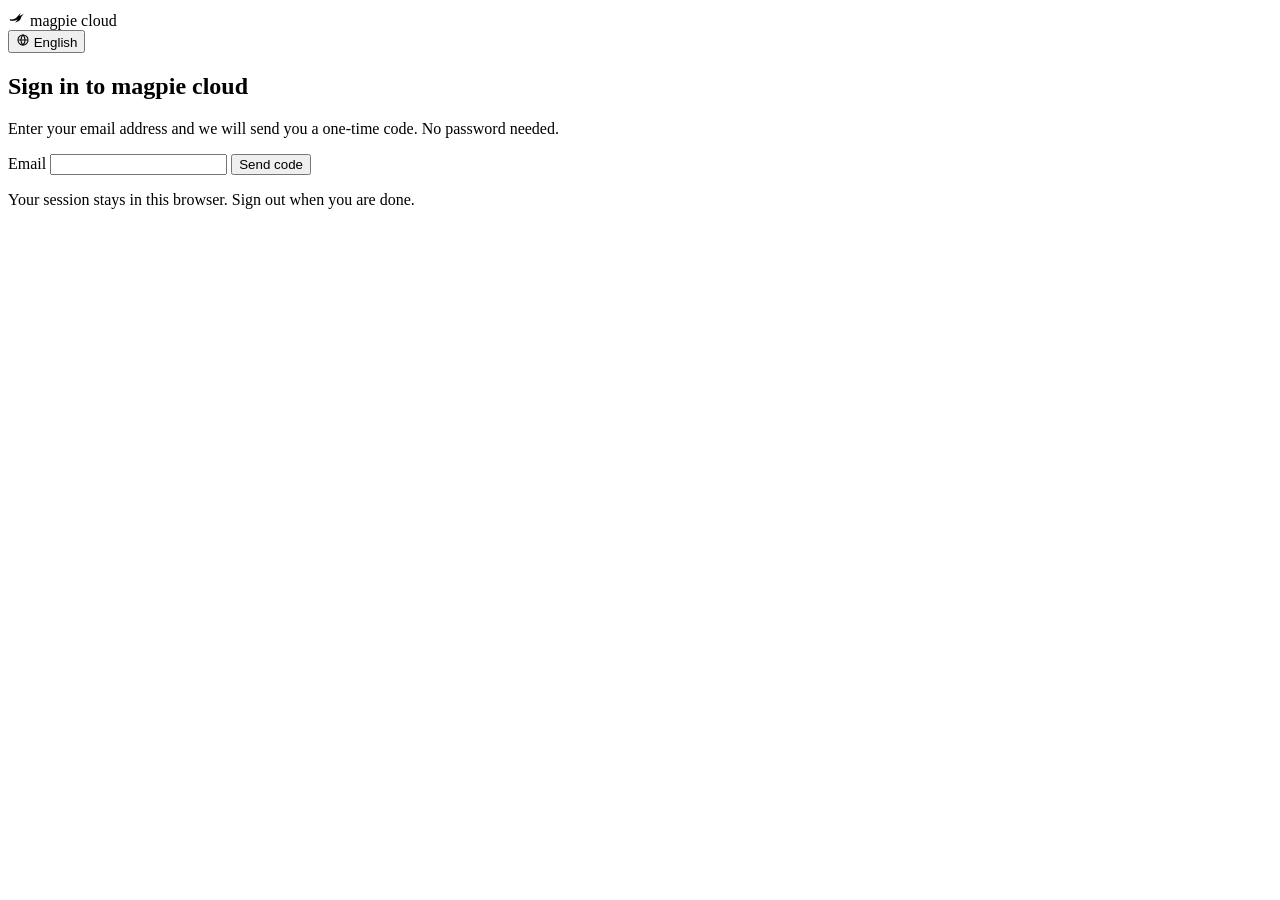
==== internal/gui/assets/cloud/index.html @ ffe3923c "cloud: serve a multi-tenant key-based relay with wallet and payments Add PostgreSQL-backed email-cod" ====
<!doctype html>
<html lang="en">
<head>
<meta charset="utf-8">
<meta name="viewport" content="width=device-width, initial-scale=1, viewport-fit=cover">
<!-- the handler sends this policy on the page it opens at /; the meta
     carries it on /cloud/ too, where the header is not set. Scripts and
     styles are files: nothing here is inline script. -->
<meta http-equiv="Content-Security-Policy" content="default-src 'self'; script-src 'self'; style-src 'self' 'unsafe-inline'; img-src 'self' data:; connect-src 'self'; base-uri 'none'; form-action 'self'">
<meta name="color-scheme" content="light dark">
<meta name="referrer" content="same-origin">
<title>magpie cloud</title>
<link rel="icon" href="/cloud/favicon.svg" type="image/svg+xml">
<link rel="stylesheet" href="/cloud/style.css">
</head>
<body>
<!-- The brand and the account bar, as the app's top bar: the product at the
     left, the reader's language and account at the right. -->
<header class="top">
  <div class="brand">
    <span class="logo" aria-hidden="true"><svg viewBox="0 0 20 20" width="18" height="18"><path fill="currentColor" d="M2.1 12.6c3.5.5 6.2-.4 8.1-2.8 1.5-1.9 2.4-3.3 4.1-4-1 .9-1.4 1.9-1.5 3.1 1.8-1.4 3.2-1.9 4.8-1.8-1.6.8-2.5 1.8-2.9 3.3-.9 3.6-3.5 5.6-7.9 6 2-.9 3.3-2.3 3.8-4-2.4 1.8-5.2 2.3-8.5 1.5z"/></svg></span>
    <span class="brand-name">magpie</span>
    <span class="brand-tag" data-t="brandCloud">cloud</span>
  </div>
  <div class="top-right">
    <div class="lang">
      <button type="button" class="lang-btn" id="langBtn" aria-haspopup="menu" aria-expanded="false">
        <svg viewBox="0 0 16 16" width="14" height="14" aria-hidden="true"><g fill="none" stroke="currentColor" stroke-width="1.2"><circle cx="8" cy="8" r="5.75"/><path d="M2.5 8h11M8 2.25c1.6 1.7 2.4 3.6 2.4 5.75S9.6 12.05 8 13.75C6.4 12.05 5.6 10.15 5.6 8S6.4 3.95 8 2.25z"/></g></svg>
        <span id="langNow">English</span>
      </button>
      <div class="menu" id="langMenu" role="menu" hidden></div>
    </div>
    <div class="session" id="session" hidden>
      <span class="session-email" id="meEmail"></span>
      <span class="pill role" id="meRole"></span>
      <button type="button" class="btn ghost small" id="logout" data-t="signOut">Sign out</button>
    </div>
  </div>
</header>

<main class="shell">
  <div class="notice" id="notice" role="status" aria-live="polite" hidden></div>

  <!-- Sign in: an address, then the one-time code it is mailed. The page
       never says whether the address has an account. -->
  <section class="signin" id="signin">
    <div class="hero">
      <h1 data-t="signInTitle">Sign in to magpie cloud</h1>
      <p class="hero-sub" data-t="signInIntro">Enter your email address and we will send you a one-time code. No password needed.</p>
    </div>
    <form class="auth-card" id="signinForm" novalidate>
      <label class="field" for="email">
        <span data-t="emailLabel">Email</span>
        <input class="input" id="email" type="email" inputmode="email" autocomplete="email" spellcheck="false" autocapitalize="off" data-tp="emailPlaceholder" required>
      </label>
      <div class="field" id="codeGroup" hidden>
        <label class="field" for="code">
          <span data-t="codeLabel">One-time code</span>
          <input class="input mono" id="code" type="text" inputmode="numeric" autocomplete="one-time-code" spellcheck="false" autocapitalize="off" maxlength="64" data-tp="codePlaceholder">
        </label>
        <div class="auth-alt">
          <button type="button" class="btn ghost small" id="resend" data-t="resend">Send again</button>
          <button type="button" class="btn ghost small" id="changeEmail" data-t="changeEmail">Use another address</button>
        </div>
      </div>
      <p class="form-error" id="authError" role="alert" hidden></p>
      <p class="form-hint" id="authStatus" role="status" hidden></p>
      <button class="btn primary auth-go" id="authGo" type="submit" data-t="sendCode">Send code</button>
      <p class="foot-note" data-t="signInNote">Your session stays in this browser. Sign out when you are done.</p>
    </form>
  </section>

  <section id="portal" hidden>
    <!-- The reader's balance, and recharging it when the deployment takes
         payments. No button is drawn where the deployment has none. -->
    <section class="panel" id="walletPanel">
      <div class="panel-head">
        <div class="grow">
          <h2 data-t="walletTitle">Wallet</h2>
          <p class="panel-desc" data-t="walletDesc">Your balance for house channels, and recharging it.</p>
        </div>
        <button type="button" class="btn" id="recharge" data-t="recharge" hidden>Recharge</button>
      </div>
      <div class="state" id="walletState"></div>
      <div class="wallet-balance" id="walletBalance" hidden>
        <div class="wstat"><span data-t="balanceAvailable">Available</span><strong id="walletAvailable"></strong></div>
        <div class="wstat"><span data-t="balanceHeld">On hold</span><strong id="walletHeld"></strong></div>
        <div class="wstat"><span data-t="balanceTotal">Balance</span><strong id="walletTotal"></strong></div>
      </div>
      <p class="form-note wallet-note" id="walletUnavailable" data-t="paymentsUnavailable" hidden></p>
      <p class="form-note wallet-note" id="noPresets" data-t="noPresets" hidden></p>
      <form class="form" id="rechargeForm" hidden novalidate>
        <div class="field">
          <span data-t="amountLabel">Amount</span>
          <div class="chips" id="presets" role="group" data-ta="amountLabel"></div>
        </div>
        <div class="field">
          <span data-t="methodLabel">Payment method</span>
          <div class="seg" id="payProvider" role="group" data-ta="methodLabel">
            <button type="button" data-provider="alipay" aria-pressed="true" data-t="methodAlipay">Alipay</button>
            <button type="button" data-provider="wechat" aria-pressed="false" data-t="methodWeChat">WeChat Pay</button>
          </div>
        </div>
        <p class="form-error" id="payError" role="alert" hidden></p>
        <div class="form-actions">
          <button type="submit" class="btn primary" id="payGo" data-t="pay">Pay</button>
          <button type="button" class="btn ghost" id="payCancel" data-t="cancel">Cancel</button>
        </div>
      </form>
      <div class="pay-box" id="payBox" hidden>
        <div class="row-name">
          <span class="name" data-t="orderTitle">Recharge order</span>
          <span class="pill" id="orderStatus"></span>
        </div>
        <p class="row-sub" id="orderAmountLine"></p>
        <div class="pay-actions">
          <a class="btn primary small" id="payOpen" target="_blank" rel="noopener noreferrer" data-t="openPayment" hidden>Open payment page</a>
          <a class="btn small" id="wechatOpen" target="_blank" rel="noopener noreferrer" data-t="openWeChat" hidden>Open in WeChat</a>
        </div>
        <div class="pay-code" id="payCodeRow" hidden>
          <code id="payCode"></code>
          <button type="button" class="btn small" id="payCopy" data-t="copyPayLink">Copy payment link</button>
        </div>
        <p class="order-note" id="orderNote" hidden></p>
        <div class="form-actions">
          <button type="button" class="btn small" id="orderCheck" data-t="checkStatus">Check status</button>
          <button type="button" class="btn ghost small" id="orderClose" data-t="closeOrder">Close</button>
        </div>
      </div>
      <div class="orders-own" id="walletOrders"></div>
    </section>

    <!-- The latest requests billed to the wallet. -->
    <section class="panel" id="usagePanel">
      <div class="panel-head">
        <div class="grow">
          <h2 data-t="usageTitle">Usage</h2>
          <p class="panel-desc" data-t="usageDesc">The latest requests billed to your wallet.</p>
        </div>
      </div>
      <div class="state" id="usageState"></div>
      <ul class="rows" id="usageList"></ul>
    </section>

    <!-- The reader's own keyed providers. -->
    <section class="panel" id="providersPanel">
      <div class="panel-head">
        <div class="grow">
          <h2 data-t="providersTitle">Your providers</h2>
          <p class="panel-desc" data-t="providersDesc">Keyed providers only you can use, served through magpie's gateway.</p>
        </div>
        <button type="button" class="btn" id="addProvider" data-t="addProvider">Add provider</button>
      </div>
      <div class="state" id="providersState"></div>
      <ul class="rows" id="providersList"></ul>
      <form class="form" id="providerForm" hidden novalidate>
        <div class="form-grid">
          <label class="field" for="pName">
            <span data-t="nameLabel">Name</span>
            <input class="input" id="pName" type="text" autocomplete="off" spellcheck="false" maxlength="100" data-tp="namePlaceholder">
          </label>
          <label class="field" for="pId">
            <span data-t="idLabel">Provider ID</span>
            <input class="input mono" id="pId" type="text" autocomplete="off" spellcheck="false" autocapitalize="off" maxlength="80" data-tp="idPlaceholder">
            <span class="hint" data-t="idHint">Used in model names, like my-relay/model.</span>
          </label>
        </div>
        <div class="field">
          <span data-t="endpointLabel">API endpoint</span>
          <div class="seg" id="pProtocol" role="group" data-ta="endpointLabel">
            <button type="button" data-protocol="chat" aria-pressed="true" data-t="protocolChat">Chat</button>
            <button type="button" data-protocol="responses" aria-pressed="false" data-t="protocolResponses">Responses</button>
            <button type="button" data-protocol="anthropic" aria-pressed="false" data-t="protocolAnthropic">Anthropic</button>
            <button type="button" data-protocol="gemini" aria-pressed="false" data-t="protocolGemini">Gemini</button>
          </div>
          <input class="input mono" id="pBase" type="url" autocomplete="off" spellcheck="false" autocapitalize="off" data-tp="endpointPlaceholder">
        </div>
        <label class="field" for="pKey">
          <span data-t="keyLabel">API key</span>
          <input class="input mono" id="pKey" type="password" autocomplete="new-password" spellcheck="false" autocapitalize="off">
          <span class="hint" data-t="keyHint">Stored encrypted and never shown again after saving.</span>
        </label>
        <label class="field" for="pModels">
          <span data-t="modelsLabel">Models (optional)</span>
          <textarea class="textarea" id="pModels" rows="2" spellcheck="false" data-tp="modelsPlaceholder"></textarea>
          <span class="hint" data-t="modelsHint">Leave empty to allow every model this provider serves.</span>
        </label>
        <p class="form-error" id="pError" role="alert" hidden></p>
        <div class="form-actions">
          <button type="submit" class="btn primary" id="pSave" data-t="save">Save</button>
          <button type="button" class="btn ghost" id="pCancel" data-t="cancel">Cancel</button>
        </div>
      </form>
    </section>

    <!-- Published house channels, added to or taken off the reader's
         account. The gateway then lets their requests use them. -->
    <section class="panel" id="housesPanel">
      <div class="panel-head">
        <div class="grow">
          <h2 data-t="housesTitle">House channels</h2>
          <p class="panel-desc" data-t="housesDesc">Shared channels your operator has published.</p>
        </div>
      </div>
      <div class="state" id="housesState"></div>
      <ul class="rows" id="housesList"></ul>
    </section>

    <!-- The reader's gateway keys. A new secret is shown once, here, and
         never written to storage or drawn again. -->
    <section class="panel" id="keysPanel">
      <div class="panel-head">
        <div class="grow">
          <h2 data-t="keysTitle">API keys</h2>
          <p class="panel-desc" data-t="keysDesc">Keys for calling the gateway. The secret is shown once, when you create it.</p>
        </div>
        <button type="button" class="btn" id="newKey" data-t="newKey">Create key</button>
      </div>
      <div class="once" id="secretBox" hidden>
        <h3 data-t="secretTitle">Your new API key</h3>
        <p data-t="secretHint">Copy it now. This is the only time it is shown.</p>
        <div class="once-key">
          <code id="secretValue" tabindex="-1"></code>
        </div>
        <div class="once-actions">
          <button type="button" class="btn primary small" id="secretCopy" data-t="copy">Copy</button>
          <button type="button" class="btn ghost small" id="secretDone" data-t="done">Done</button>
          <span class="hint" id="secretStatus" role="status" hidden></span>
        </div>
      </div>
      <div class="state" id="keysState"></div>
      <ul class="rows" id="keysList"></ul>
      <form class="form" id="keyForm" hidden novalidate>
        <div class="form-grid">
          <label class="field" for="keyName">
            <span data-t="keyNameLabel">Key name</span>
            <input class="input" id="keyName" type="text" autocomplete="off" spellcheck="false" maxlength="100" data-tp="keyNamePlaceholder">
          </label>
          <label class="field" for="keyExpires">
            <span data-t="keyExpiresLabel">Expires (optional)</span>
            <input class="input" id="keyExpires" type="date" autocomplete="off">
            <span class="hint" data-t="keyExpiresHint">Expires at the end of that day, UTC.</span>
          </label>
        </div>
        <label class="field" for="keyModels">
          <span data-t="keyModelsLabel">Models (optional)</span>
          <textarea class="textarea" id="keyModels" rows="2" spellcheck="false" data-tp="keyModelsPlaceholder"></textarea>
          <span class="hint" data-t="keyModelsHint">Leave empty to allow every model.</span>
        </label>
        <div class="field">
          <span data-t="keyChannelsLabel">House channels (optional)</span>
          <div class="chips" id="keyChannels" role="group" data-ta="keyChannelsLabel"></div>
          <span class="hint" id="keyChannelsHint" data-t="keyChannelsHint">Leave all off to allow every house channel you have added.</span>
        </div>
        <label class="field" for="keyConcurrency">
          <span data-t="keyConcurrencyLabel">Requests at once (optional)</span>
          <input class="input" id="keyConcurrency" type="number" min="0" max="1000" step="1" inputmode="numeric" placeholder="0">
          <span class="hint" data-t="keyConcurrencyHint">0 means no limit. At most 1000.</span>
        </label>
        <p class="form-error" id="keyError" role="alert" hidden></p>
        <div class="form-actions">
          <button type="submit" class="btn primary" id="keySave" data-t="create">Create</button>
          <button type="button" class="btn ghost" id="keyCancel" data-t="cancel">Cancel</button>
        </div>
      </form>
    </section>

    <!-- The reader's own routing groups, over their providers' models. -->
    <section class="panel" id="groupsPanel">
      <div class="panel-head">
        <div class="grow">
          <h2 data-t="groupsTitle">Routing groups</h2>
          <p class="panel-desc" data-t="groupsDesc">Named lists of models that requests can be routed over.</p>
        </div>
        <button type="button" class="btn" id="newGroup" data-t="newGroup">Create group</button>
      </div>
      <div class="state" id="groupsState"></div>
      <ul class="rows" id="groupsList"></ul>
      <form class="form" id="groupForm" hidden novalidate>
        <div class="form-grid">
          <label class="field" for="gName">
            <span data-t="groupNameLabel">Routing group name</span>
            <input class="input" id="gName" type="text" autocomplete="off" spellcheck="false" maxlength="100" data-tp="groupNamePlaceholder">
          </label>
          <label class="field" for="gId">
            <span data-t="groupIdLabel">Group ID</span>
            <input class="input mono" id="gId" type="text" autocomplete="off" spellcheck="false" autocapitalize="off" maxlength="80" data-tp="idPlaceholder">
            <span class="hint" data-t="groupIdHint">A short identifier for this group.</span>
          </label>
        </div>
        <label class="field" for="gMembers">
          <span data-t="groupMembersLabel">Members</span>
          <textarea class="textarea" id="gMembers" rows="3" spellcheck="false" data-tp="groupMembersPlaceholder"></textarea>
          <span class="hint" data-t="groupMembersHint">Use provider/model from your providers, or group/&lt;id&gt; for another group.</span>
        </label>
        <p class="form-error" id="groupError" role="alert" hidden></p>
        <div class="form-actions">
          <button type="submit" class="btn primary" id="gSave" data-t="create">Create</button>
          <button type="button" class="btn ghost" id="gCancel" data-t="cancel">Cancel</button>
        </div>
      </form>
    </section>

    <!-- Administration: house channels, their state and their shared
         providers. Drawn only for an administrator; no request is made
         otherwise. -->
    <section class="panel" id="adminPanel" hidden>
      <div class="panel-head">
        <div class="grow">
          <h2 data-t="adminTitle">Administration</h2>
          <p class="panel-desc" data-t="adminDesc">House channels and their shared providers.</p>
        </div>
        <button type="button" class="btn" id="newChannel" data-t="createChannel">New house channel</button>
      </div>
      <div class="state" id="adminState"></div>
      <ul class="rows" id="adminList"></ul>
      <form class="form" id="channelForm" hidden novalidate>
        <div class="form-grid">
          <label class="field" for="chName">
            <span data-t="channelNameLabel">Channel name</span>
            <input class="input" id="chName" type="text" autocomplete="off" spellcheck="false" maxlength="100" data-tp="channelNamePlaceholder">
          </label>
          <label class="field" for="chDesc">
            <span data-t="channelDescLabel">Description (optional)</span>
            <input class="input" id="chDesc" type="text" autocomplete="off" spellcheck="false" maxlength="200" data-tp="channelDescPlaceholder">
          </label>
        </div>
        <p class="form-error" id="chError" role="alert" hidden></p>
        <div class="form-actions">
          <button type="submit" class="btn primary" id="chSave" data-t="create">Create</button>
          <button type="button" class="btn ghost" id="chCancel" data-t="cancel">Cancel</button>
        </div>
      </form>
      <form class="form" id="houseProviderForm" hidden novalidate>
        <p class="form-title" id="hpTitle"></p>
        <input type="hidden" id="hpChannel">
        <div class="form-grid">
          <label class="field" for="hpName">
            <span data-t="nameLabel">Name</span>
            <input class="input" id="hpName" type="text" autocomplete="off" spellcheck="false" maxlength="100" data-tp="namePlaceholder">
          </label>
          <label class="field" for="hpId">
            <span data-t="idLabel">Provider ID</span>
            <input class="input mono" id="hpId" type="text" autocomplete="off" spellcheck="false" autocapitalize="off" maxlength="80" data-tp="idPlaceholder">
            <span class="hint" data-t="idHint">Used in model names, like my-relay/model.</span>
          </label>
        </div>
        <div class="field">
          <span data-t="endpointLabel">API endpoint</span>
          <div class="seg" id="hpProtocol" role="group" data-ta="endpointLabel">
            <button type="button" data-protocol="chat" aria-pressed="true" data-t="protocolChat">Chat</button>
            <button type="button" data-protocol="responses" aria-pressed="false" data-t="protocolResponses">Responses</button>
            <button type="button" data-protocol="anthropic" aria-pressed="false" data-t="protocolAnthropic">Anthropic</button>
            <button type="button" data-protocol="gemini" aria-pressed="false" data-t="protocolGemini">Gemini</button>
          </div>
          <input class="input mono" id="hpBase" type="url" autocomplete="off" spellcheck="false" autocapitalize="off" data-tp="endpointPlaceholder">
        </div>
        <label class="field" for="hpKey">
          <span data-t="keyLabel">API key</span>
          <input class="input mono" id="hpKey" type="password" autocomplete="new-password" spellcheck="false" autocapitalize="off">
          <span class="hint" data-t="keyHint">Stored encrypted and never shown again after saving.</span>
        </label>
        <label class="field" for="hpModels">
          <span data-t="modelsLabel">Models (optional)</span>
          <textarea class="textarea" id="hpModels" rows="2" spellcheck="false" data-tp="modelsPlaceholder"></textarea>
          <span class="hint" data-t="modelsHint">Leave empty to allow every model this provider serves.</span>
        </label>
        <p class="form-error" id="hpError" role="alert" hidden></p>
        <div class="form-actions">
          <button type="submit" class="btn primary" id="hpSave" data-t="save">Save</button>
          <button type="button" class="btn ghost" id="hpCancel" data-t="cancel">Cancel</button>
        </div>
      </form>
    </section>

    <!-- Accounts, orders and the audit log: administrators only. -->
    <section class="panel" id="usersPanel" hidden>
      <div class="panel-head">
        <div class="grow">
          <h2 data-t="usersTitle">Users</h2>
          <p class="panel-desc" data-t="usersDesc">Accounts that can sign in to this deployment.</p>
        </div>
      </div>
      <div class="state" id="usersState"></div>
      <ul class="rows" id="usersList"></ul>
    </section>

    <section class="panel" id="ordersPanel" hidden>
      <div class="panel-head">
        <div class="grow">
          <h2 data-t="ordersTitle">Orders</h2>
          <p class="panel-desc" data-t="ordersDesc">Recharge orders across the deployment.</p>
        </div>
      </div>
      <div class="state" id="ordersState"></div>
      <ul class="rows" id="ordersList"></ul>
    </section>

    <section class="panel" id="auditPanel" hidden>
      <div class="panel-head">
        <div class="grow">
          <h2 data-t="auditTitle">Audit log</h2>
          <p class="panel-desc" data-t="auditDesc">Administrative actions on this deployment.</p>
        </div>
      </div>
      <div class="state" id="auditState"></div>
      <ul class="rows" id="auditList"></ul>
    </section>
  </section>
</main>
<script src="/cloud/i18n.js" defer></script>
<script src="/cloud/app.js" defer></script>
</body>
</html>
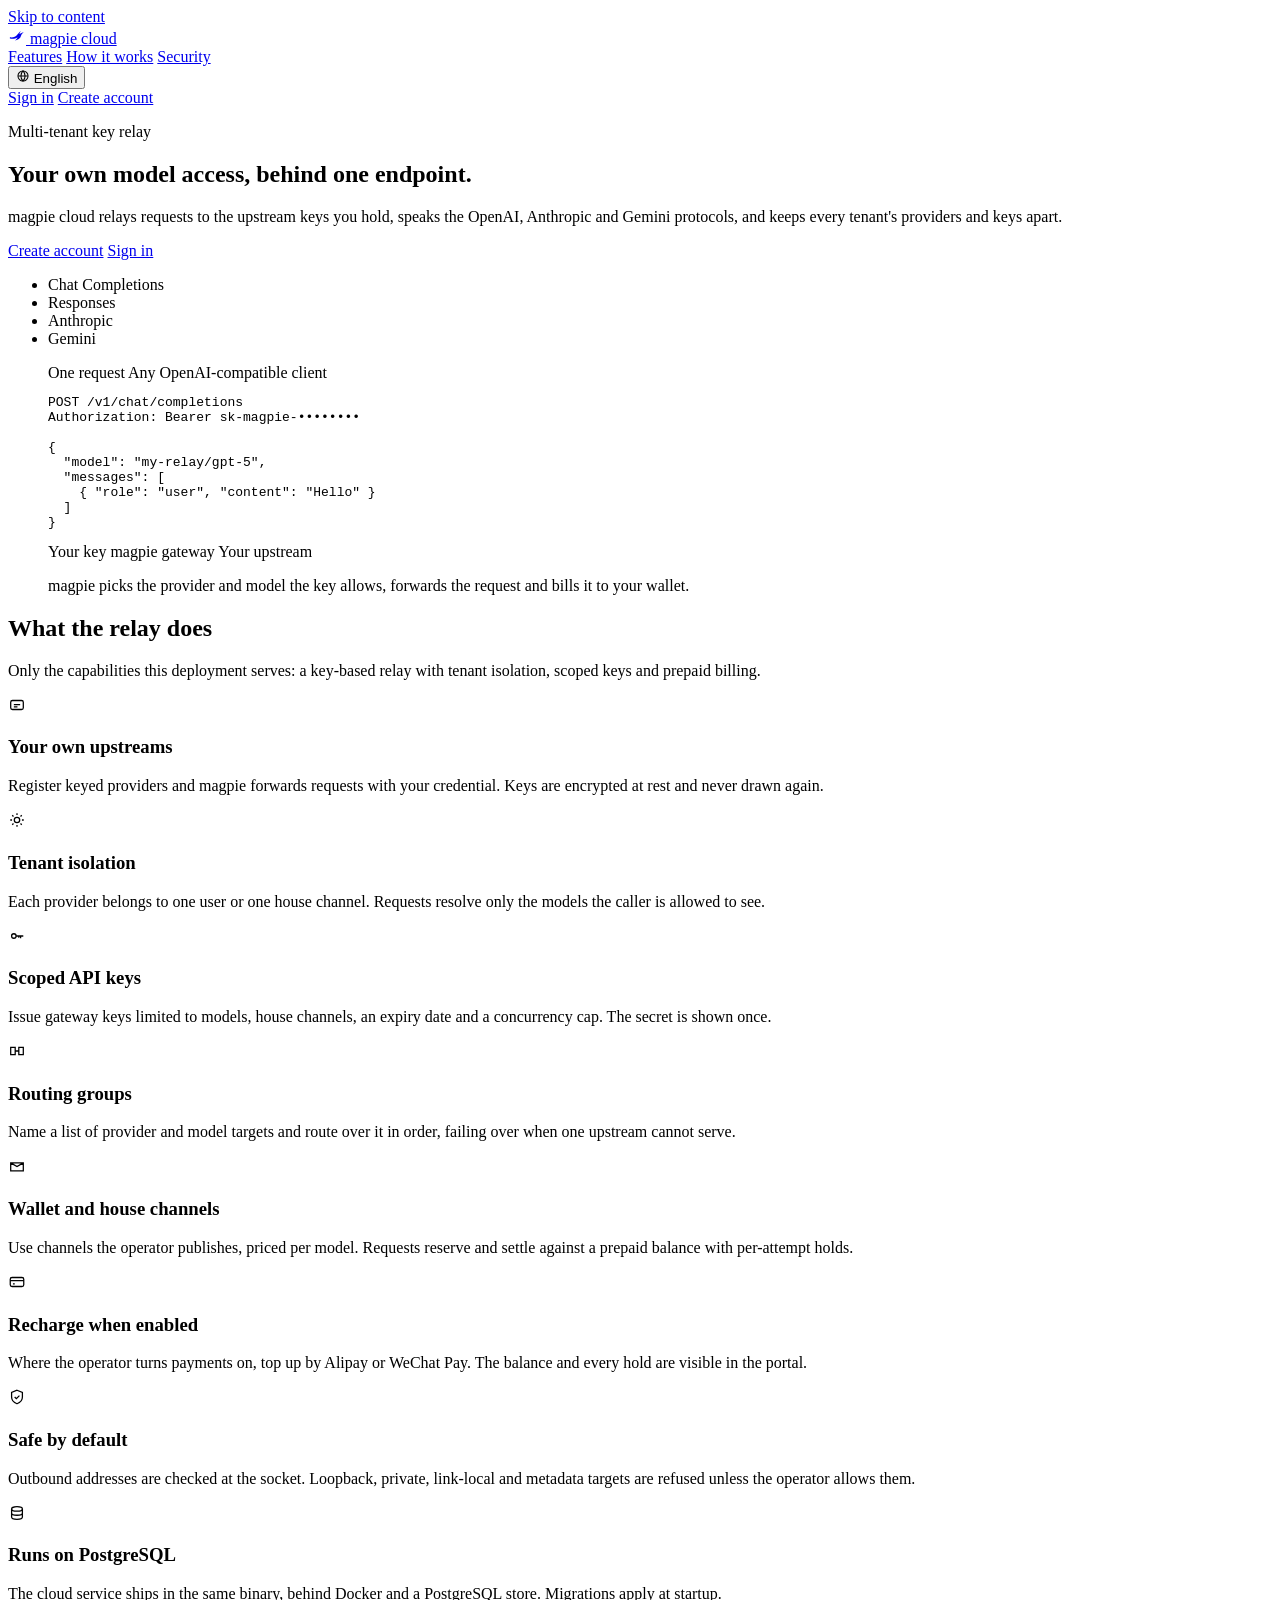
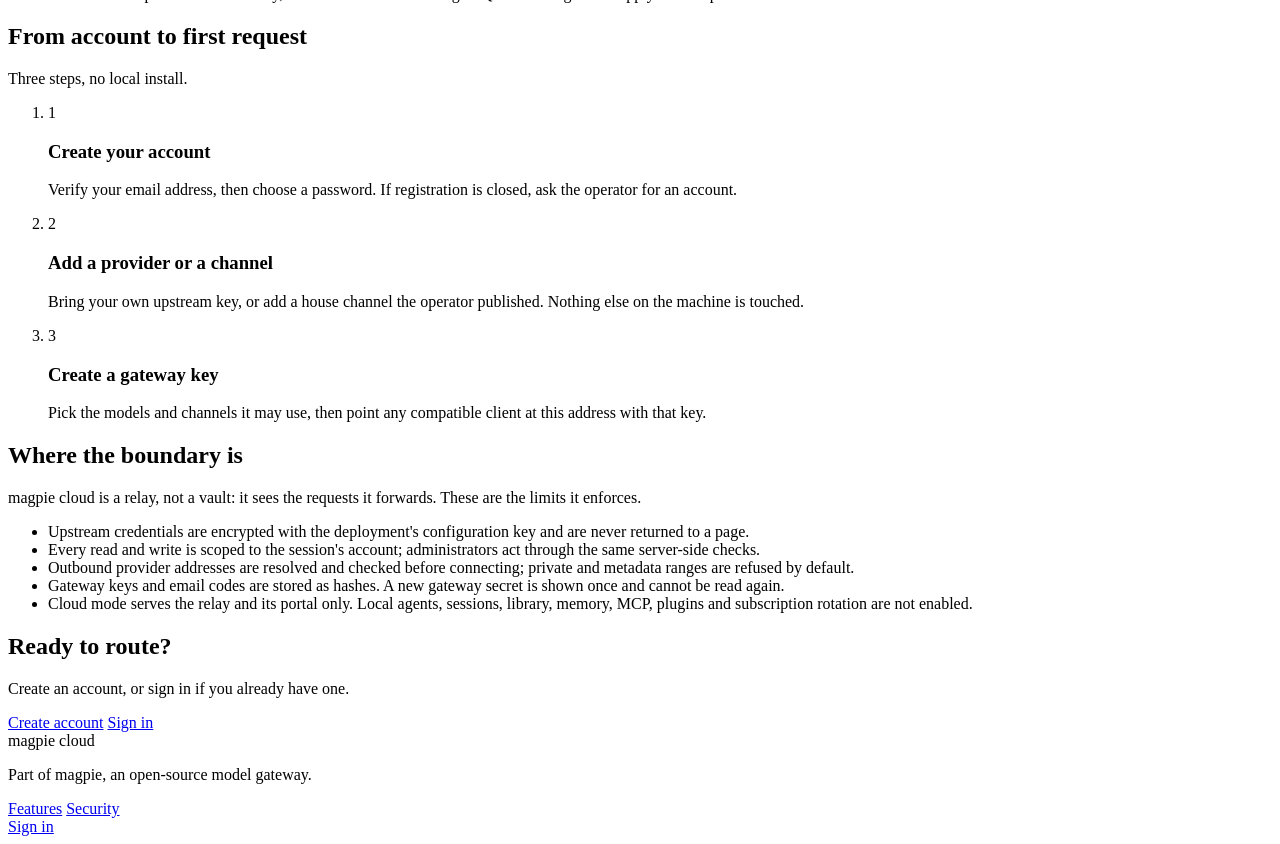
==== commit 8c5a5847: "auth: separate registration and password login, add a public landing page Registration now verifies " ====
--- a/internal/gui/assets/cloud/index.html
+++ b/internal/gui/assets/cloud/index.html
@@ -6,22 +6,28 @@
 <!-- the handler sends this policy on the page it opens at /; the meta
      carries it on /cloud/ too, where the header is not set. Scripts and
      styles are files: nothing here is inline script. -->
-<meta http-equiv="Content-Security-Policy" content="default-src 'self'; script-src 'self'; style-src 'self' 'unsafe-inline'; img-src 'self' data:; connect-src 'self'; base-uri 'none'; form-action 'self'">
+<meta http-equiv="Content-Security-Policy" content="default-src 'self'; script-src 'self'; style-src 'self' 'unsafe-inline'; img-src 'self' data:; connect-src 'self'; base-uri 'none'; form-action 'self'; frame-ancestors 'none'">
 <meta name="color-scheme" content="light dark">
 <meta name="referrer" content="same-origin">
+<meta name="description" content="magpie cloud — a multi-tenant relay for your own model keys.">
 <title>magpie cloud</title>
 <link rel="icon" href="/cloud/favicon.svg" type="image/svg+xml">
 <link rel="stylesheet" href="/cloud/style.css">
+<link rel="stylesheet" href="/cloud/landing.css">
 </head>
-<body>
-<!-- The brand and the account bar, as the app's top bar: the product at the
-     left, the reader's language and account at the right. -->
+<body data-page="landing" data-title="landingPageTitle">
+<a class="skip" href="#main" data-t="skipToContent">Skip to content</a>
 <header class="top">
-  <div class="brand">
+  <a class="brand" href="/">
     <span class="logo" aria-hidden="true"><svg viewBox="0 0 20 20" width="18" height="18"><path fill="currentColor" d="M2.1 12.6c3.5.5 6.2-.4 8.1-2.8 1.5-1.9 2.4-3.3 4.1-4-1 .9-1.4 1.9-1.5 3.1 1.8-1.4 3.2-1.9 4.8-1.8-1.6.8-2.5 1.8-2.9 3.3-.9 3.6-3.5 5.6-7.9 6 2-.9 3.3-2.3 3.8-4-2.4 1.8-5.2 2.3-8.5 1.5z"/></svg></span>
     <span class="brand-name">magpie</span>
     <span class="brand-tag" data-t="brandCloud">cloud</span>
-  </div>
+  </a>
+  <nav class="land-nav" data-ta="landingNav" aria-label="Sections">
+    <a href="#features" data-t="navFeatures">Features</a>
+    <a href="#how" data-t="navHow">How it works</a>
+    <a href="#security" data-t="navSecurity">Security</a>
+  </nav>
   <div class="top-right">
     <div class="lang">
       <button type="button" class="lang-btn" id="langBtn" aria-haspopup="menu" aria-expanded="false">
@@ -30,385 +36,172 @@
       </button>
       <div class="menu" id="langMenu" role="menu" hidden></div>
     </div>
-    <div class="session" id="session" hidden>
-      <span class="session-email" id="meEmail"></span>
-      <span class="pill role" id="meRole"></span>
-      <button type="button" class="btn ghost small" id="logout" data-t="signOut">Sign out</button>
+    <div class="top-actions" id="navAuth">
+      <a class="btn ghost small" href="/login" data-t="navSignIn">Sign in</a>
+      <a class="btn primary small" href="/register" data-t="navCreateAccount">Create account</a>
     </div>
   </div>
 </header>
 
-<main class="shell">
+<main class="landing" id="main">
   <div class="notice" id="notice" role="status" aria-live="polite" hidden></div>
 
-  <!-- Sign in: an address, then the one-time code it is mailed. The page
-       never says whether the address has an account. -->
-  <section class="signin" id="signin">
-    <div class="hero">
-      <h1 data-t="signInTitle">Sign in to magpie cloud</h1>
-      <p class="hero-sub" data-t="signInIntro">Enter your email address and we will send you a one-time code. No password needed.</p>
-    </div>
-    <form class="auth-card" id="signinForm" novalidate>
-      <label class="field" for="email">
-        <span data-t="emailLabel">Email</span>
-        <input class="input" id="email" type="email" inputmode="email" autocomplete="email" spellcheck="false" autocapitalize="off" data-tp="emailPlaceholder" required>
-      </label>
-      <div class="field" id="codeGroup" hidden>
-        <label class="field" for="code">
-          <span data-t="codeLabel">One-time code</span>
-          <input class="input mono" id="code" type="text" inputmode="numeric" autocomplete="one-time-code" spellcheck="false" autocapitalize="off" maxlength="64" data-tp="codePlaceholder">
-        </label>
-        <div class="auth-alt">
-          <button type="button" class="btn ghost small" id="resend" data-t="resend">Send again</button>
-          <button type="button" class="btn ghost small" id="changeEmail" data-t="changeEmail">Use another address</button>
-        </div>
+  <section class="hero-band" aria-labelledby="heroTitle">
+    <div class="hero-copy">
+      <p class="eyebrow" data-t="heroEyebrow">Multi-tenant key relay</p>
+      <h1 id="heroTitle" data-t="heroTitle">Your own model access, behind one endpoint.</h1>
+      <p class="hero-lead" data-t="heroLead">magpie cloud relays requests to the upstream keys you hold, speaks the OpenAI, Anthropic and Gemini protocols, and keeps every tenant's providers and keys apart.</p>
+      <div class="hero-cta" id="heroCta">
+        <a class="btn primary big" href="/register" data-t="navCreateAccount">Create account</a>
+        <a class="btn ghost big" href="/login" data-t="navSignIn">Sign in</a>
       </div>
-      <p class="form-error" id="authError" role="alert" hidden></p>
-      <p class="form-hint" id="authStatus" role="status" hidden></p>
-      <button class="btn primary auth-go" id="authGo" type="submit" data-t="sendCode">Send code</button>
-      <p class="foot-note" data-t="signInNote">Your session stays in this browser. Sign out when you are done.</p>
-    </form>
-  </section>
-
-  <section id="portal" hidden>
-    <!-- The reader's balance, and recharging it when the deployment takes
-         payments. No button is drawn where the deployment has none. -->
-    <section class="panel" id="walletPanel">
-      <div class="panel-head">
-        <div class="grow">
-          <h2 data-t="walletTitle">Wallet</h2>
-          <p class="panel-desc" data-t="walletDesc">Your balance for house channels, and recharging it.</p>
-        </div>
-        <button type="button" class="btn" id="recharge" data-t="recharge" hidden>Recharge</button>
+      <p class="hero-note" id="heroNote" hidden></p>
+      <ul class="proto-strip" data-ta="heroProtocolsLabel" aria-label="Protocols">
+        <li>Chat Completions</li>
+        <li>Responses</li>
+        <li>Anthropic</li>
+        <li>Gemini</li>
+      </ul>
+    </div>
+
+    <figure class="demo-card" aria-labelledby="demoTitle">
+      <figcaption class="demo-cap">
+        <span class="demo-kicker" data-t="demoKicker">One request</span>
+        <span id="demoTitle" data-t="demoTitle">Any OpenAI-compatible client</span>
+      </figcaption>
+      <pre class="code" tabindex="0" data-ta="demoCodeLabel" aria-label="Example request"><code>POST /v1/chat/completions
+Authorization: Bearer sk-magpie-••••••••
+
+{
+  "model": "my-relay/gpt-5",
+  "messages": [
+    { "role": "user", "content": "Hello" }
+  ]
+}</code></pre>
+      <div class="flow" role="img" data-ta="flowAlt" aria-label="A request goes from your key through the gateway to your upstream provider">
+        <span class="flow-node"><span data-t="demoKeyLabel">Your key</span></span>
+        <span class="flow-line" aria-hidden="true"></span>
+        <span class="flow-node core"><span data-t="demoGatewayLabel">magpie gateway</span></span>
+        <span class="flow-line" aria-hidden="true"></span>
+        <span class="flow-node"><span data-t="demoUpstreamLabel">Your upstream</span></span>
       </div>
-      <div class="state" id="walletState"></div>
-      <div class="wallet-balance" id="walletBalance" hidden>
-        <div class="wstat"><span data-t="balanceAvailable">Available</span><strong id="walletAvailable"></strong></div>
-        <div class="wstat"><span data-t="balanceHeld">On hold</span><strong id="walletHeld"></strong></div>
-        <div class="wstat"><span data-t="balanceTotal">Balance</span><strong id="walletTotal"></strong></div>
-      </div>
-      <p class="form-note wallet-note" id="walletUnavailable" data-t="paymentsUnavailable" hidden></p>
-      <p class="form-note wallet-note" id="noPresets" data-t="noPresets" hidden></p>
-      <form class="form" id="rechargeForm" hidden novalidate>
-        <div class="field">
-          <span data-t="amountLabel">Amount</span>
-          <div class="chips" id="presets" role="group" data-ta="amountLabel"></div>
-        </div>
-        <div class="field">
-          <span data-t="methodLabel">Payment method</span>
-          <div class="seg" id="payProvider" role="group" data-ta="methodLabel">
-            <button type="button" data-provider="alipay" aria-pressed="true" data-t="methodAlipay">Alipay</button>
-            <button type="button" data-provider="wechat" aria-pressed="false" data-t="methodWeChat">WeChat Pay</button>
-          </div>
-        </div>
-        <p class="form-error" id="payError" role="alert" hidden></p>
-        <div class="form-actions">
-          <button type="submit" class="btn primary" id="payGo" data-t="pay">Pay</button>
-          <button type="button" class="btn ghost" id="payCancel" data-t="cancel">Cancel</button>
-        </div>
-      </form>
-      <div class="pay-box" id="payBox" hidden>
-        <div class="row-name">
-          <span class="name" data-t="orderTitle">Recharge order</span>
-          <span class="pill" id="orderStatus"></span>
-        </div>
-        <p class="row-sub" id="orderAmountLine"></p>
-        <div class="pay-actions">
-          <a class="btn primary small" id="payOpen" target="_blank" rel="noopener noreferrer" data-t="openPayment" hidden>Open payment page</a>
-          <a class="btn small" id="wechatOpen" target="_blank" rel="noopener noreferrer" data-t="openWeChat" hidden>Open in WeChat</a>
-        </div>
-        <div class="pay-code" id="payCodeRow" hidden>
-          <code id="payCode"></code>
-          <button type="button" class="btn small" id="payCopy" data-t="copyPayLink">Copy payment link</button>
-        </div>
-        <p class="order-note" id="orderNote" hidden></p>
-        <div class="form-actions">
-          <button type="button" class="btn small" id="orderCheck" data-t="checkStatus">Check status</button>
-          <button type="button" class="btn ghost small" id="orderClose" data-t="closeOrder">Close</button>
-        </div>
-      </div>
-      <div class="orders-own" id="walletOrders"></div>
-    </section>
-
-    <!-- The latest requests billed to the wallet. -->
-    <section class="panel" id="usagePanel">
-      <div class="panel-head">
-        <div class="grow">
-          <h2 data-t="usageTitle">Usage</h2>
-          <p class="panel-desc" data-t="usageDesc">The latest requests billed to your wallet.</p>
-        </div>
-      </div>
-      <div class="state" id="usageState"></div>
-      <ul class="rows" id="usageList"></ul>
-    </section>
-
-    <!-- The reader's own keyed providers. -->
-    <section class="panel" id="providersPanel">
-      <div class="panel-head">
-        <div class="grow">
-          <h2 data-t="providersTitle">Your providers</h2>
-          <p class="panel-desc" data-t="providersDesc">Keyed providers only you can use, served through magpie's gateway.</p>
-        </div>
-        <button type="button" class="btn" id="addProvider" data-t="addProvider">Add provider</button>
-      </div>
-      <div class="state" id="providersState"></div>
-      <ul class="rows" id="providersList"></ul>
-      <form class="form" id="providerForm" hidden novalidate>
-        <div class="form-grid">
-          <label class="field" for="pName">
-            <span data-t="nameLabel">Name</span>
-            <input class="input" id="pName" type="text" autocomplete="off" spellcheck="false" maxlength="100" data-tp="namePlaceholder">
-          </label>
-          <label class="field" for="pId">
-            <span data-t="idLabel">Provider ID</span>
-            <input class="input mono" id="pId" type="text" autocomplete="off" spellcheck="false" autocapitalize="off" maxlength="80" data-tp="idPlaceholder">
-            <span class="hint" data-t="idHint">Used in model names, like my-relay/model.</span>
-          </label>
-        </div>
-        <div class="field">
-          <span data-t="endpointLabel">API endpoint</span>
-          <div class="seg" id="pProtocol" role="group" data-ta="endpointLabel">
-            <button type="button" data-protocol="chat" aria-pressed="true" data-t="protocolChat">Chat</button>
-            <button type="button" data-protocol="responses" aria-pressed="false" data-t="protocolResponses">Responses</button>
-            <button type="button" data-protocol="anthropic" aria-pressed="false" data-t="protocolAnthropic">Anthropic</button>
-            <button type="button" data-protocol="gemini" aria-pressed="false" data-t="protocolGemini">Gemini</button>
-          </div>
-          <input class="input mono" id="pBase" type="url" autocomplete="off" spellcheck="false" autocapitalize="off" data-tp="endpointPlaceholder">
-        </div>
-        <label class="field" for="pKey">
-          <span data-t="keyLabel">API key</span>
-          <input class="input mono" id="pKey" type="password" autocomplete="new-password" spellcheck="false" autocapitalize="off">
-          <span class="hint" data-t="keyHint">Stored encrypted and never shown again after saving.</span>
-        </label>
-        <label class="field" for="pModels">
-          <span data-t="modelsLabel">Models (optional)</span>
-          <textarea class="textarea" id="pModels" rows="2" spellcheck="false" data-tp="modelsPlaceholder"></textarea>
-          <span class="hint" data-t="modelsHint">Leave empty to allow every model this provider serves.</span>
-        </label>
-        <p class="form-error" id="pError" role="alert" hidden></p>
-        <div class="form-actions">
-          <button type="submit" class="btn primary" id="pSave" data-t="save">Save</button>
-          <button type="button" class="btn ghost" id="pCancel" data-t="cancel">Cancel</button>
-        </div>
-      </form>
-    </section>
-
-    <!-- Published house channels, added to or taken off the reader's
-         account. The gateway then lets their requests use them. -->
-    <section class="panel" id="housesPanel">
-      <div class="panel-head">
-        <div class="grow">
-          <h2 data-t="housesTitle">House channels</h2>
-          <p class="panel-desc" data-t="housesDesc">Shared channels your operator has published.</p>
-        </div>
-      </div>
-      <div class="state" id="housesState"></div>
-      <ul class="rows" id="housesList"></ul>
-    </section>
-
-    <!-- The reader's gateway keys. A new secret is shown once, here, and
-         never written to storage or drawn again. -->
-    <section class="panel" id="keysPanel">
-      <div class="panel-head">
-        <div class="grow">
-          <h2 data-t="keysTitle">API keys</h2>
-          <p class="panel-desc" data-t="keysDesc">Keys for calling the gateway. The secret is shown once, when you create it.</p>
-        </div>
-        <button type="button" class="btn" id="newKey" data-t="newKey">Create key</button>
-      </div>
-      <div class="once" id="secretBox" hidden>
-        <h3 data-t="secretTitle">Your new API key</h3>
-        <p data-t="secretHint">Copy it now. This is the only time it is shown.</p>
-        <div class="once-key">
-          <code id="secretValue" tabindex="-1"></code>
-        </div>
-        <div class="once-actions">
-          <button type="button" class="btn primary small" id="secretCopy" data-t="copy">Copy</button>
-          <button type="button" class="btn ghost small" id="secretDone" data-t="done">Done</button>
-          <span class="hint" id="secretStatus" role="status" hidden></span>
-        </div>
-      </div>
-      <div class="state" id="keysState"></div>
-      <ul class="rows" id="keysList"></ul>
-      <form class="form" id="keyForm" hidden novalidate>
-        <div class="form-grid">
-          <label class="field" for="keyName">
-            <span data-t="keyNameLabel">Key name</span>
-            <input class="input" id="keyName" type="text" autocomplete="off" spellcheck="false" maxlength="100" data-tp="keyNamePlaceholder">
-          </label>
-          <label class="field" for="keyExpires">
-            <span data-t="keyExpiresLabel">Expires (optional)</span>
-            <input class="input" id="keyExpires" type="date" autocomplete="off">
-            <span class="hint" data-t="keyExpiresHint">Expires at the end of that day, UTC.</span>
-          </label>
-        </div>
-        <label class="field" for="keyModels">
-          <span data-t="keyModelsLabel">Models (optional)</span>
-          <textarea class="textarea" id="keyModels" rows="2" spellcheck="false" data-tp="keyModelsPlaceholder"></textarea>
-          <span class="hint" data-t="keyModelsHint">Leave empty to allow every model.</span>
-        </label>
-        <div class="field">
-          <span data-t="keyChannelsLabel">House channels (optional)</span>
-          <div class="chips" id="keyChannels" role="group" data-ta="keyChannelsLabel"></div>
-          <span class="hint" id="keyChannelsHint" data-t="keyChannelsHint">Leave all off to allow every house channel you have added.</span>
-        </div>
-        <label class="field" for="keyConcurrency">
-          <span data-t="keyConcurrencyLabel">Requests at once (optional)</span>
-          <input class="input" id="keyConcurrency" type="number" min="0" max="1000" step="1" inputmode="numeric" placeholder="0">
-          <span class="hint" data-t="keyConcurrencyHint">0 means no limit. At most 1000.</span>
-        </label>
-        <p class="form-error" id="keyError" role="alert" hidden></p>
-        <div class="form-actions">
-          <button type="submit" class="btn primary" id="keySave" data-t="create">Create</button>
-          <button type="button" class="btn ghost" id="keyCancel" data-t="cancel">Cancel</button>
-        </div>
-      </form>
-    </section>
-
-    <!-- The reader's own routing groups, over their providers' models. -->
-    <section class="panel" id="groupsPanel">
-      <div class="panel-head">
-        <div class="grow">
-          <h2 data-t="groupsTitle">Routing groups</h2>
-          <p class="panel-desc" data-t="groupsDesc">Named lists of models that requests can be routed over.</p>
-        </div>
-        <button type="button" class="btn" id="newGroup" data-t="newGroup">Create group</button>
-      </div>
-      <div class="state" id="groupsState"></div>
-      <ul class="rows" id="groupsList"></ul>
-      <form class="form" id="groupForm" hidden novalidate>
-        <div class="form-grid">
-          <label class="field" for="gName">
-            <span data-t="groupNameLabel">Routing group name</span>
-            <input class="input" id="gName" type="text" autocomplete="off" spellcheck="false" maxlength="100" data-tp="groupNamePlaceholder">
-          </label>
-          <label class="field" for="gId">
-            <span data-t="groupIdLabel">Group ID</span>
-            <input class="input mono" id="gId" type="text" autocomplete="off" spellcheck="false" autocapitalize="off" maxlength="80" data-tp="idPlaceholder">
-            <span class="hint" data-t="groupIdHint">A short identifier for this group.</span>
-          </label>
-        </div>
-        <label class="field" for="gMembers">
-          <span data-t="groupMembersLabel">Members</span>
-          <textarea class="textarea" id="gMembers" rows="3" spellcheck="false" data-tp="groupMembersPlaceholder"></textarea>
-          <span class="hint" data-t="groupMembersHint">Use provider/model from your providers, or group/&lt;id&gt; for another group.</span>
-        </label>
-        <p class="form-error" id="groupError" role="alert" hidden></p>
-        <div class="form-actions">
-          <button type="submit" class="btn primary" id="gSave" data-t="create">Create</button>
-          <button type="button" class="btn ghost" id="gCancel" data-t="cancel">Cancel</button>
-        </div>
-      </form>
-    </section>
-
-    <!-- Administration: house channels, their state and their shared
-         providers. Drawn only for an administrator; no request is made
-         otherwise. -->
-    <section class="panel" id="adminPanel" hidden>
-      <div class="panel-head">
-        <div class="grow">
-          <h2 data-t="adminTitle">Administration</h2>
-          <p class="panel-desc" data-t="adminDesc">House channels and their shared providers.</p>
-        </div>
-        <button type="button" class="btn" id="newChannel" data-t="createChannel">New house channel</button>
-      </div>
-      <div class="state" id="adminState"></div>
-      <ul class="rows" id="adminList"></ul>
-      <form class="form" id="channelForm" hidden novalidate>
-        <div class="form-grid">
-          <label class="field" for="chName">
-            <span data-t="channelNameLabel">Channel name</span>
-            <input class="input" id="chName" type="text" autocomplete="off" spellcheck="false" maxlength="100" data-tp="channelNamePlaceholder">
-          </label>
-          <label class="field" for="chDesc">
-            <span data-t="channelDescLabel">Description (optional)</span>
-            <input class="input" id="chDesc" type="text" autocomplete="off" spellcheck="false" maxlength="200" data-tp="channelDescPlaceholder">
-          </label>
-        </div>
-        <p class="form-error" id="chError" role="alert" hidden></p>
-        <div class="form-actions">
-          <button type="submit" class="btn primary" id="chSave" data-t="create">Create</button>
-          <button type="button" class="btn ghost" id="chCancel" data-t="cancel">Cancel</button>
-        </div>
-      </form>
-      <form class="form" id="houseProviderForm" hidden novalidate>
-        <p class="form-title" id="hpTitle"></p>
-        <input type="hidden" id="hpChannel">
-        <div class="form-grid">
-          <label class="field" for="hpName">
-            <span data-t="nameLabel">Name</span>
-            <input class="input" id="hpName" type="text" autocomplete="off" spellcheck="false" maxlength="100" data-tp="namePlaceholder">
-          </label>
-          <label class="field" for="hpId">
-            <span data-t="idLabel">Provider ID</span>
-            <input class="input mono" id="hpId" type="text" autocomplete="off" spellcheck="false" autocapitalize="off" maxlength="80" data-tp="idPlaceholder">
-            <span class="hint" data-t="idHint">Used in model names, like my-relay/model.</span>
-          </label>
-        </div>
-        <div class="field">
-          <span data-t="endpointLabel">API endpoint</span>
-          <div class="seg" id="hpProtocol" role="group" data-ta="endpointLabel">
-            <button type="button" data-protocol="chat" aria-pressed="true" data-t="protocolChat">Chat</button>
-            <button type="button" data-protocol="responses" aria-pressed="false" data-t="protocolResponses">Responses</button>
-            <button type="button" data-protocol="anthropic" aria-pressed="false" data-t="protocolAnthropic">Anthropic</button>
-            <button type="button" data-protocol="gemini" aria-pressed="false" data-t="protocolGemini">Gemini</button>
-          </div>
-          <input class="input mono" id="hpBase" type="url" autocomplete="off" spellcheck="false" autocapitalize="off" data-tp="endpointPlaceholder">
-        </div>
-        <label class="field" for="hpKey">
-          <span data-t="keyLabel">API key</span>
-          <input class="input mono" id="hpKey" type="password" autocomplete="new-password" spellcheck="false" autocapitalize="off">
-          <span class="hint" data-t="keyHint">Stored encrypted and never shown again after saving.</span>
-        </label>
-        <label class="field" for="hpModels">
-          <span data-t="modelsLabel">Models (optional)</span>
-          <textarea class="textarea" id="hpModels" rows="2" spellcheck="false" data-tp="modelsPlaceholder"></textarea>
-          <span class="hint" data-t="modelsHint">Leave empty to allow every model this provider serves.</span>
-        </label>
-        <p class="form-error" id="hpError" role="alert" hidden></p>
-        <div class="form-actions">
-          <button type="submit" class="btn primary" id="hpSave" data-t="save">Save</button>
-          <button type="button" class="btn ghost" id="hpCancel" data-t="cancel">Cancel</button>
-        </div>
-      </form>
-    </section>
-
-    <!-- Accounts, orders and the audit log: administrators only. -->
-    <section class="panel" id="usersPanel" hidden>
-      <div class="panel-head">
-        <div class="grow">
-          <h2 data-t="usersTitle">Users</h2>
-          <p class="panel-desc" data-t="usersDesc">Accounts that can sign in to this deployment.</p>
-        </div>
-      </div>
-      <div class="state" id="usersState"></div>
-      <ul class="rows" id="usersList"></ul>
-    </section>
-
-    <section class="panel" id="ordersPanel" hidden>
-      <div class="panel-head">
-        <div class="grow">
-          <h2 data-t="ordersTitle">Orders</h2>
-          <p class="panel-desc" data-t="ordersDesc">Recharge orders across the deployment.</p>
-        </div>
-      </div>
-      <div class="state" id="ordersState"></div>
-      <ul class="rows" id="ordersList"></ul>
-    </section>
-
-    <section class="panel" id="auditPanel" hidden>
-      <div class="panel-head">
-        <div class="grow">
-          <h2 data-t="auditTitle">Audit log</h2>
-          <p class="panel-desc" data-t="auditDesc">Administrative actions on this deployment.</p>
-        </div>
-      </div>
-      <div class="state" id="auditState"></div>
-      <ul class="rows" id="auditList"></ul>
-    </section>
+      <p class="demo-note" data-t="demoCaption">magpie picks the provider and model the key allows, forwards the request and bills it to your wallet.</p>
+    </figure>
+  </section>
+
+  <section class="section" id="features" aria-labelledby="featuresTitle">
+    <div class="section-head">
+      <h2 id="featuresTitle" data-t="featuresTitle">What the relay does</h2>
+      <p data-t="featuresLead">Only the capabilities this deployment serves: a key-based relay with tenant isolation, scoped keys and prepaid billing.</p>
+    </div>
+    <div class="feature-grid">
+      <article class="feat">
+        <span class="feat-icon" aria-hidden="true"><svg viewBox="0 0 20 20" width="18" height="18"><g fill="none" stroke="currentColor" stroke-width="1.4"><rect x="3" y="5" width="14" height="10" rx="2"/><path d="M6.5 9.5h7M6.5 12h4"/></g></svg></span>
+        <h3 data-t="featProvidersTitle">Your own upstreams</h3>
+        <p data-t="featProvidersDesc">Register keyed providers and magpie forwards requests with your credential. Keys are encrypted at rest and never drawn again.</p>
+      </article>
+      <article class="feat">
+        <span class="feat-icon" aria-hidden="true"><svg viewBox="0 0 20 20" width="18" height="18"><g fill="none" stroke="currentColor" stroke-width="1.4"><circle cx="10" cy="10" r="3"/><path d="M10 2.5v2M10 15.5v2M2.5 10h2M15.5 10h2M4.7 4.7l1.4 1.4M13.9 13.9l1.4 1.4M15.3 4.7l-1.4 1.4M6.1 13.9l-1.4 1.4"/></g></svg></span>
+        <h3 data-t="featIsolationTitle">Tenant isolation</h3>
+        <p data-t="featIsolationDesc">Each provider belongs to one user or one house channel. Requests resolve only the models the caller is allowed to see.</p>
+      </article>
+      <article class="feat">
+        <span class="feat-icon" aria-hidden="true"><svg viewBox="0 0 20 20" width="18" height="18"><g fill="none" stroke="currentColor" stroke-width="1.4"><circle cx="6.5" cy="10" r="2.5"/><path d="M9 10h8M14 10v2.5M12 10v2"/></g></svg></span>
+        <h3 data-t="featKeysTitle">Scoped API keys</h3>
+        <p data-t="featKeysDesc">Issue gateway keys limited to models, house channels, an expiry date and a concurrency cap. The secret is shown once.</p>
+      </article>
+      <article class="feat">
+        <span class="feat-icon" aria-hidden="true"><svg viewBox="0 0 20 20" width="18" height="18"><g fill="none" stroke="currentColor" stroke-width="1.4"><path d="M3 6h5v8H3zM12 6h5v8h-5zM8 10h4"/></g></svg></span>
+        <h3 data-t="featGroupsTitle">Routing groups</h3>
+        <p data-t="featGroupsDesc">Name a list of provider and model targets and route over it in order, failing over when one upstream cannot serve.</p>
+      </article>
+      <article class="feat">
+        <span class="feat-icon" aria-hidden="true"><svg viewBox="0 0 20 20" width="18" height="18"><g fill="none" stroke="currentColor" stroke-width="1.4"><path d="M3 6.5h14v9H3zM3 6.5l7 4 7-4"/></g></svg></span>
+        <h3 data-t="featWalletTitle">Wallet and house channels</h3>
+        <p data-t="featWalletDesc">Use channels the operator publishes, priced per model. Requests reserve and settle against a prepaid balance with per-attempt holds.</p>
+      </article>
+      <article class="feat">
+        <span class="feat-icon" aria-hidden="true"><svg viewBox="0 0 20 20" width="18" height="18"><g fill="none" stroke="currentColor" stroke-width="1.4"><rect x="2.5" y="5" width="15" height="10" rx="2"/><path d="M2.5 8.5h15M5.5 12h2"/></g></svg></span>
+        <h3 data-t="featPaymentsTitle">Recharge when enabled</h3>
+        <p data-t="featPaymentsDesc">Where the operator turns payments on, top up by Alipay or WeChat Pay. The balance and every hold are visible in the portal.</p>
+      </article>
+      <article class="feat">
+        <span class="feat-icon" aria-hidden="true"><svg viewBox="0 0 20 20" width="18" height="18"><g fill="none" stroke="currentColor" stroke-width="1.4"><path d="M10 2.5l6 2.5v5c0 3.5-2.6 6.3-6 7.5-3.4-1.2-6-4-6-7.5V5z"/><path d="M7.4 10l1.9 1.9 3.4-3.4"/></g></svg></span>
+        <h3 data-t="featSecurityTitle">Safe by default</h3>
+        <p data-t="featSecurityDesc">Outbound addresses are checked at the socket. Loopback, private, link-local and metadata targets are refused unless the operator allows them.</p>
+      </article>
+      <article class="feat">
+        <span class="feat-icon" aria-hidden="true"><svg viewBox="0 0 20 20" width="18" height="18"><g fill="none" stroke="currentColor" stroke-width="1.4"><ellipse cx="10" cy="5.5" rx="6" ry="2.5"/><path d="M4 5.5v9c0 1.4 2.7 2.5 6 2.5s6-1.1 6-2.5v-9M4 10c0 1.4 2.7 2.5 6 2.5s6-1.1 6-2.5"/></g></svg></span>
+        <h3 data-t="featDeployTitle">Runs on PostgreSQL</h3>
+        <p data-t="featDeployDesc">The cloud service ships in the same binary, behind Docker and a PostgreSQL store. Migrations apply at startup.</p>
+      </article>
+    </div>
+  </section>
+
+  <section class="section" id="how" aria-labelledby="howTitle">
+    <div class="section-head">
+      <h2 id="howTitle" data-t="howTitle">From account to first request</h2>
+      <p data-t="howLead">Three steps, no local install.</p>
+    </div>
+    <ol class="steps">
+      <li class="step">
+        <span class="step-num" aria-hidden="true">1</span>
+        <h3 data-t="stepOneTitle">Create your account</h3>
+        <p data-t="stepOneDesc">Verify your email address, then choose a password. If registration is closed, ask the operator for an account.</p>
+      </li>
+      <li class="step">
+        <span class="step-num" aria-hidden="true">2</span>
+        <h3 data-t="stepTwoTitle">Add a provider or a channel</h3>
+        <p data-t="stepTwoDesc">Bring your own upstream key, or add a house channel the operator published. Nothing else on the machine is touched.</p>
+      </li>
+      <li class="step">
+        <span class="step-num" aria-hidden="true">3</span>
+        <h3 data-t="stepThreeTitle">Create a gateway key</h3>
+        <p data-t="stepThreeDesc">Pick the models and channels it may use, then point any compatible client at this address with that key.</p>
+      </li>
+    </ol>
+  </section>
+
+  <section class="section security" id="security" aria-labelledby="securityTitle">
+    <div class="section-head">
+      <h2 id="securityTitle" data-t="securityTitle">Where the boundary is</h2>
+      <p data-t="securityLead">magpie cloud is a relay, not a vault: it sees the requests it forwards. These are the limits it enforces.</p>
+    </div>
+    <ul class="sec-list">
+      <li><span class="sec-dot" aria-hidden="true"></span><span data-t="secEncrypted">Upstream credentials are encrypted with the deployment's configuration key and are never returned to a page.</span></li>
+      <li><span class="sec-dot" aria-hidden="true"></span><span data-t="secScoped">Every read and write is scoped to the session's account; administrators act through the same server-side checks.</span></li>
+      <li><span class="sec-dot" aria-hidden="true"></span><span data-t="secOutbound">Outbound provider addresses are resolved and checked before connecting; private and metadata ranges are refused by default.</span></li>
+      <li><span class="sec-dot" aria-hidden="true"></span><span data-t="secHashed">Gateway keys and email codes are stored as hashes. A new gateway secret is shown once and cannot be read again.</span></li>
+      <li><span class="sec-dot" aria-hidden="true"></span><span data-t="secRelayOnly">Cloud mode serves the relay and its portal only. Local agents, sessions, library, memory, MCP, plugins and subscription rotation are not enabled.</span></li>
+    </ul>
+  </section>
+
+  <section class="cta-band" aria-labelledby="ctaTitle">
+    <div>
+      <h2 id="ctaTitle" data-t="ctaTitle">Ready to route?</h2>
+      <p data-t="ctaLead">Create an account, or sign in if you already have one.</p>
+    </div>
+    <div class="hero-cta" id="ctaBandActions">
+      <a class="btn primary big" href="/register" data-t="navCreateAccount">Create account</a>
+      <a class="btn ghost big" href="/login" data-t="navSignIn">Sign in</a>
+    </div>
   </section>
 </main>
+
+<footer class="landing-foot">
+  <div class="foot-brand">
+    <span class="brand-name">magpie</span>
+    <span class="brand-tag" data-t="brandCloud">cloud</span>
+    <p data-t="footNote">Part of magpie, an open-source model gateway.</p>
+  </div>
+  <nav class="foot-links" data-ta="footLinks" aria-label="Footer">
+    <a href="#features" data-t="navFeatures">Features</a>
+    <a href="#security" data-t="navSecurity">Security</a>
+    <div id="footAuth"><a class="btn ghost small" href="/login" data-t="navSignIn">Sign in</a></div>
+  </nav>
+</footer>
 <script src="/cloud/i18n.js" defer></script>
-<script src="/cloud/app.js" defer></script>
+<script src="/cloud/shared.js" defer></script>
+<script src="/cloud/landing.js" defer></script>
 </body>
 </html>
